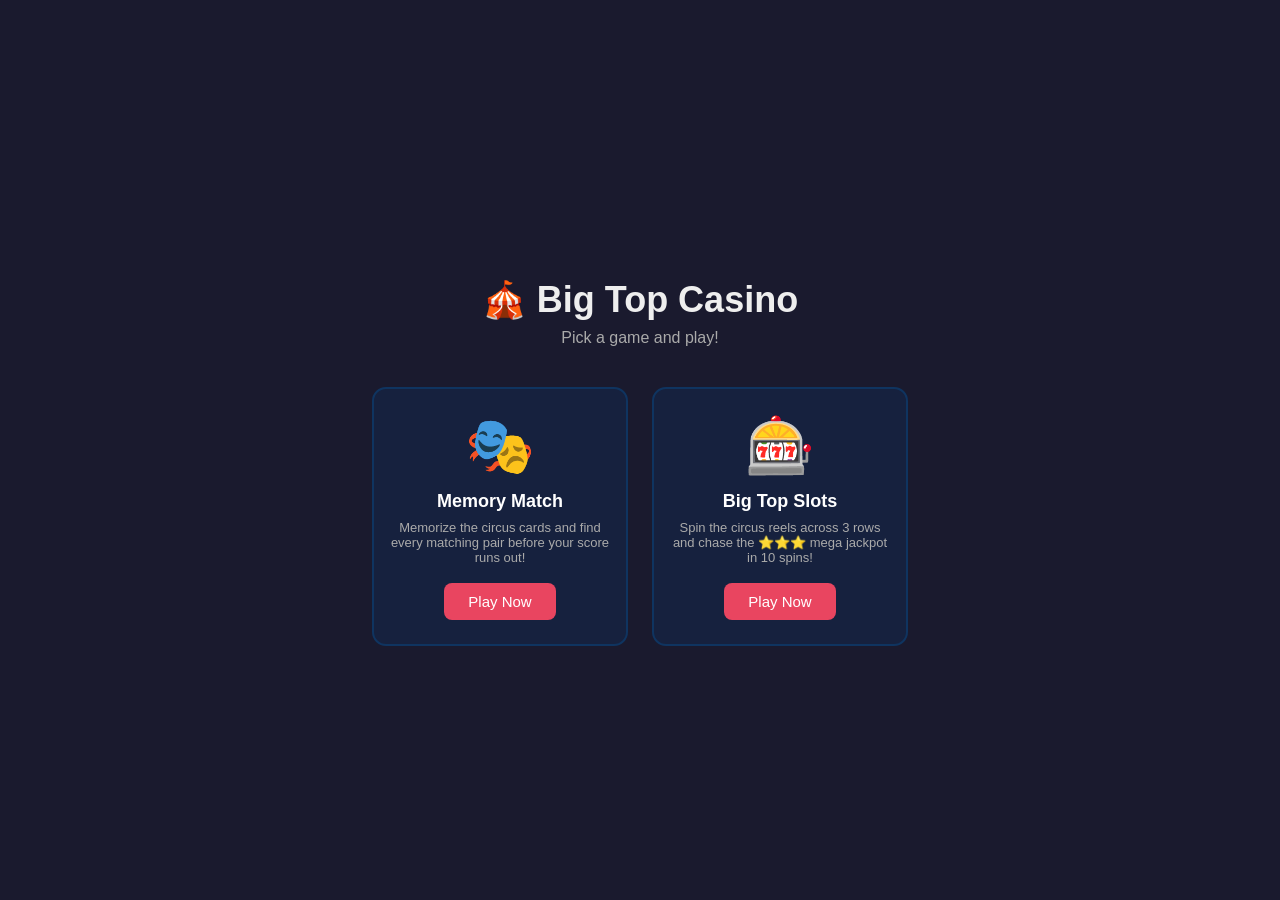
==== index.html @ 9d8c600f "Enhance casino game UI and add landing page Updated Default.aspx with modern game card layout and im" ====
<!DOCTYPE html>
<html>
<head>
    <meta charset="UTF-8" />
    <meta name="viewport" content="width=device-width, initial-scale=1.0" />
    <title>Big Top Casino Games</title>
    <style>
        body {
            font-family: Arial, sans-serif;
            background: #1a1a2e;
            color: #eee;
            display: flex;
            flex-direction: column;
            align-items: center;
            justify-content: center;
            min-height: 100vh;
            margin: 0;
            padding: 20px;
            box-sizing: border-box;
        }
        h1 { font-size: clamp(22px, 6vw, 36px); text-align: center; margin-bottom: 8px; }
        .subtitle { text-align: center; color: #aaa; margin: 0 0 40px; font-size: clamp(13px, 3.5vw, 16px); }
        .cards { display: flex; gap: 24px; justify-content: center; flex-wrap: wrap; }
        .card {
            width: clamp(160px, 42vw, 220px);
            background: #16213e;
            border: 2px solid #0f3460;
            border-radius: 14px;
            padding: 24px 16px;
            text-align: center;
        }
        .card:hover { border-color: #e94560; }
        .card-icon { font-size: clamp(40px, 10vw, 56px); margin-bottom: 12px; }
        .card-title { font-size: clamp(15px, 4vw, 18px); font-weight: bold; color: #fff; margin-bottom: 8px; }
        .card-desc { font-size: clamp(11px, 3vw, 13px); color: #aaa; margin-bottom: 18px; }
        .btn {
            padding: 10px 24px;
            background: #e94560;
            color: #fff;
            border-radius: 8px;
            font-size: clamp(13px, 3.5vw, 15px);
            display: inline-block;
        }
        a { text-decoration: none; }
    </style>
</head>
<body>

    <!-- &#x1F3AA; = circus tent, &#x1F3AD; = drama masks, &#x1F3B0; = slot machine -->
    <h1>&#x1F3AA; Big Top Casino</h1>
    <p class="subtitle">Pick a game and play!</p>

    <div class="cards">

        <a href="memory.html">
            <div class="card">
                <div class="card-icon">&#x1F3AD;</div>
                <div class="card-title">Memory Match</div>
                <div class="card-desc">Memorize the circus cards and find every matching pair before your score runs out!</div>
                <div class="btn">Play Now</div>
            </div>
        </a>

        <a href="slots.html">
            <div class="card">
                <div class="card-icon">&#x1F3B0;</div>
                <div class="card-title">Big Top Slots</div>
                <div class="card-desc">Spin the circus reels across 3 rows and chase the &#x2B50;&#x2B50;&#x2B50; mega jackpot in 10 spins!</div>
                <div class="btn">Play Now</div>
            </div>
        </a>

    </div>

</body>
</html>
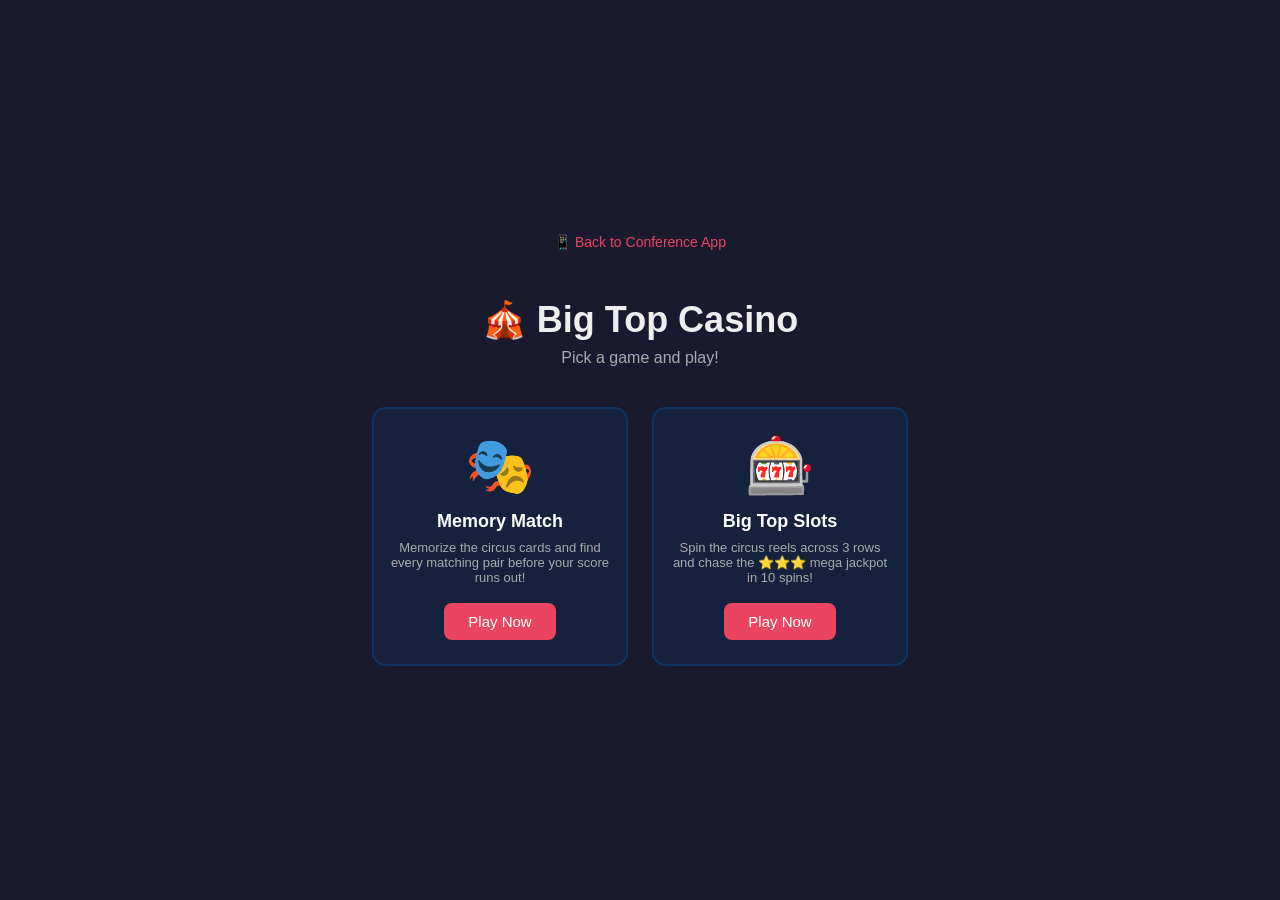
==== commit 0b189e6e: "Adding links" ====
--- a/index.html
+++ b/index.html
@@ -18,6 +18,14 @@
             padding: 20px;
             box-sizing: border-box;
         }
+        .app-link {
+            font-size: clamp(12px, 3vw, 14px);
+            margin-bottom: 24px;
+            color: #aaa;
+            text-align: center;
+        }
+        .app-link a { color: #e94560; text-decoration: none; }
+        .app-link a:hover { text-decoration: underline; }
         h1 { font-size: clamp(22px, 6vw, 36px); text-align: center; margin-bottom: 8px; }
         .subtitle { text-align: center; color: #aaa; margin: 0 0 40px; font-size: clamp(13px, 3.5vw, 16px); }
         .cards { display: flex; gap: 24px; justify-content: center; flex-wrap: wrap; }
@@ -45,6 +53,8 @@
     </style>
 </head>
 <body>
+
+    <div class="app-link">&#x1F4F1; <a href="https://eventmobi.com/iowaleagueconference2026/" target="_blank">Back to Conference App</a></div>
 
     <!-- &#x1F3AA; = circus tent, &#x1F3AD; = drama masks, &#x1F3B0; = slot machine -->
     <h1>&#x1F3AA; Big Top Casino</h1>
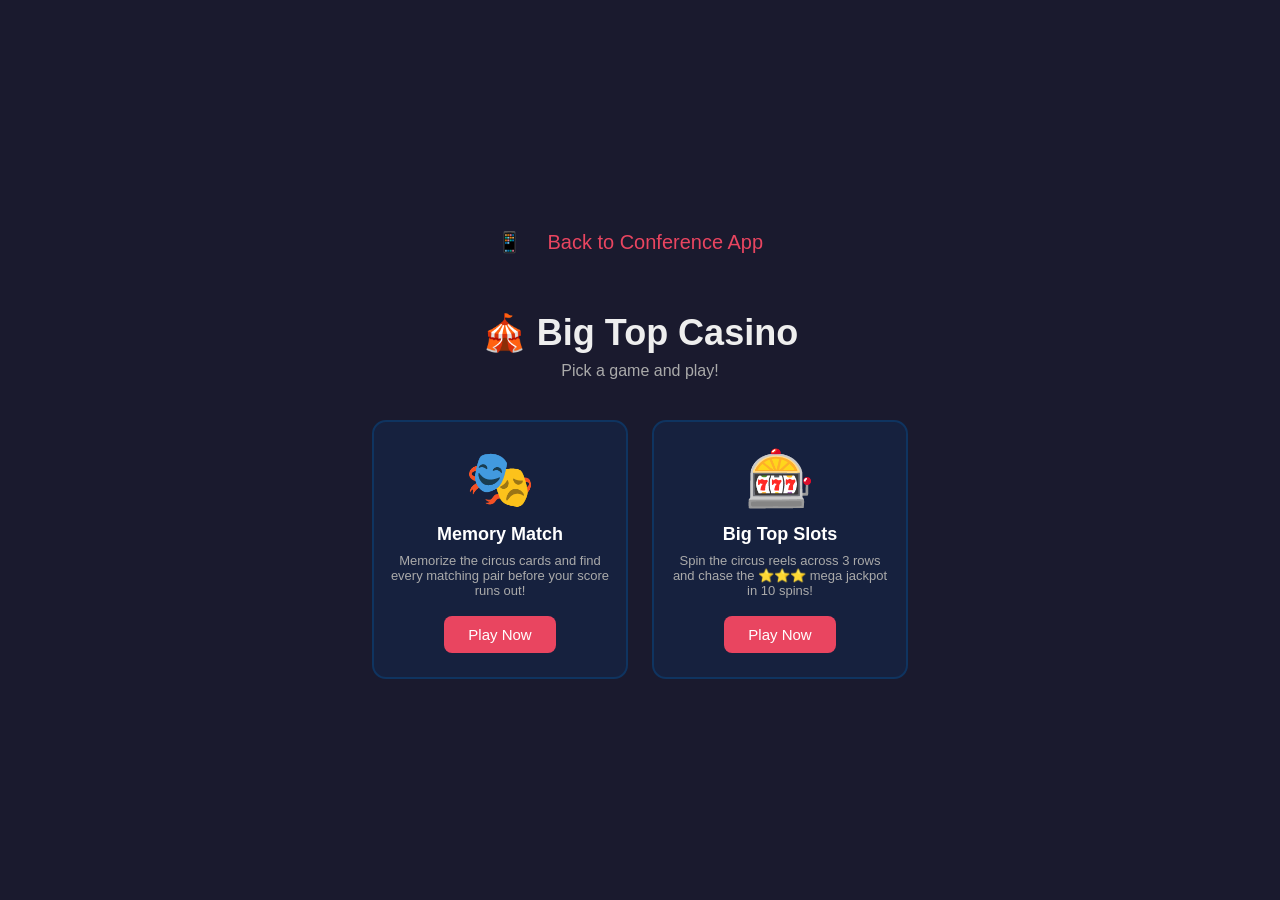
==== commit 1dd79155: "Fixing styles" ====
--- a/index.html
+++ b/index.html
@@ -4,59 +4,13 @@
     <meta charset="UTF-8" />
     <meta name="viewport" content="width=device-width, initial-scale=1.0" />
     <title>Big Top Casino Games</title>
-    <style>
-        body {
-            font-family: Arial, sans-serif;
-            background: #1a1a2e;
-            color: #eee;
-            display: flex;
-            flex-direction: column;
-            align-items: center;
-            justify-content: center;
-            min-height: 100vh;
-            margin: 0;
-            padding: 20px;
-            box-sizing: border-box;
-        }
-        .app-link {
-            font-size: clamp(12px, 3vw, 14px);
-            margin-bottom: 24px;
-            color: #aaa;
-            text-align: center;
-        }
-        .app-link a { color: #e94560; text-decoration: none; }
-        .app-link a:hover { text-decoration: underline; }
-        h1 { font-size: clamp(22px, 6vw, 36px); text-align: center; margin-bottom: 8px; }
-        .subtitle { text-align: center; color: #aaa; margin: 0 0 40px; font-size: clamp(13px, 3.5vw, 16px); }
-        .cards { display: flex; gap: 24px; justify-content: center; flex-wrap: wrap; }
-        .card {
-            width: clamp(160px, 42vw, 220px);
-            background: #16213e;
-            border: 2px solid #0f3460;
-            border-radius: 14px;
-            padding: 24px 16px;
-            text-align: center;
-        }
-        .card:hover { border-color: #e94560; }
-        .card-icon { font-size: clamp(40px, 10vw, 56px); margin-bottom: 12px; }
-        .card-title { font-size: clamp(15px, 4vw, 18px); font-weight: bold; color: #fff; margin-bottom: 8px; }
-        .card-desc { font-size: clamp(11px, 3vw, 13px); color: #aaa; margin-bottom: 18px; }
-        .btn {
-            padding: 10px 24px;
-            background: #e94560;
-            color: #fff;
-            border-radius: 8px;
-            font-size: clamp(13px, 3.5vw, 15px);
-            display: inline-block;
-        }
-        a { text-decoration: none; }
-    </style>
+    <link rel="stylesheet" href="casino.css" />
+    <link rel="stylesheet" href="lobby.css" />
 </head>
 <body>
 
-    <div class="app-link">&#x1F4F1; <a href="https://eventmobi.com/iowaleagueconference2026/" target="_blank">Back to Conference App</a></div>
+    <div class="app-link">&#x1F4F1; <button onclick="window.close()">Back to Conference App</button></div>
 
-    <!-- &#x1F3AA; = circus tent, &#x1F3AD; = drama masks, &#x1F3B0; = slot machine -->
     <h1>&#x1F3AA; Big Top Casino</h1>
     <p class="subtitle">Pick a game and play!</p>
 
--- a/casino.css
+++ b/casino.css
@@ -0,0 +1,60 @@
+/* =============================================
+   Big Top Casino - Shared Styles
+   ============================================= */
+
+/* Base */
+body {
+    font-family: Arial, sans-serif;
+    background: #1a1a2e;
+    color: #eee;
+    display: flex;
+    flex-direction: column;
+    align-items: center;
+    margin: 0;
+    box-sizing: border-box;
+}
+a { text-decoration: none; }
+h1 { font-size: clamp(22px, 6vw, 36px); text-align: center; margin-bottom: 8px; }
+h2 { font-size: clamp(36px, 10vw, 52px); margin-bottom: 8px; }
+
+/* Shared accent colour */
+.accent { color: #e94560; font-weight: bold; }
+
+/* Back to Conference App */
+.app-link {
+    font-size: clamp(16px, 4.5vw, 20px);
+    margin-bottom: 16px;
+    color: #aaa;
+    text-align: center;
+}
+.app-link button {
+    background: none;
+    border: none;
+    color: #e94560;
+    font-size: inherit;
+    cursor: pointer;
+    padding: 10px 20px;
+    font-family: inherit;
+}
+.app-link button:hover { text-decoration: underline; }
+
+/* Back to Games link */
+.back {
+    display: inline-block;
+    margin-top: 18px;
+    font-size: clamp(16px, 4.5vw, 20px);
+    color: #aaa;
+    text-decoration: none;
+    padding: 10px 20px;
+}
+.back:hover { color: #e94560; }
+
+/* Shared red button */
+.btn {
+    padding: 10px 24px;
+    background: #e94560;
+    color: #fff;
+    border-radius: 8px;
+    font-size: clamp(13px, 3.5vw, 15px);
+    display: inline-block;
+}
--- a/lobby.css
+++ b/lobby.css
@@ -0,0 +1,18 @@
+/* index.html - Lobby page styles */
+
+body { justify-content: center; min-height: 100vh; padding: 20px; }
+.app-link { margin-bottom: 24px; }
+.subtitle { text-align: center; color: #aaa; margin: 0 0 40px; font-size: clamp(13px, 3.5vw, 16px); }
+.cards { display: flex; gap: 24px; justify-content: center; flex-wrap: wrap; }
+.card {
+    width: clamp(160px, 42vw, 220px);
+    background: #16213e;
+    border: 2px solid #0f3460;
+    border-radius: 14px;
+    padding: 24px 16px;
+    text-align: center;
+}
+.card:hover { border-color: #e94560; }
+.card-icon { font-size: clamp(40px, 10vw, 56px); margin-bottom: 12px; }
+.card-title { font-size: clamp(15px, 4vw, 18px); font-weight: bold; color: #fff; margin-bottom: 8px; }
+.card-desc { font-size: clamp(11px, 3vw, 13px); color: #aaa; margin-bottom: 18px; }
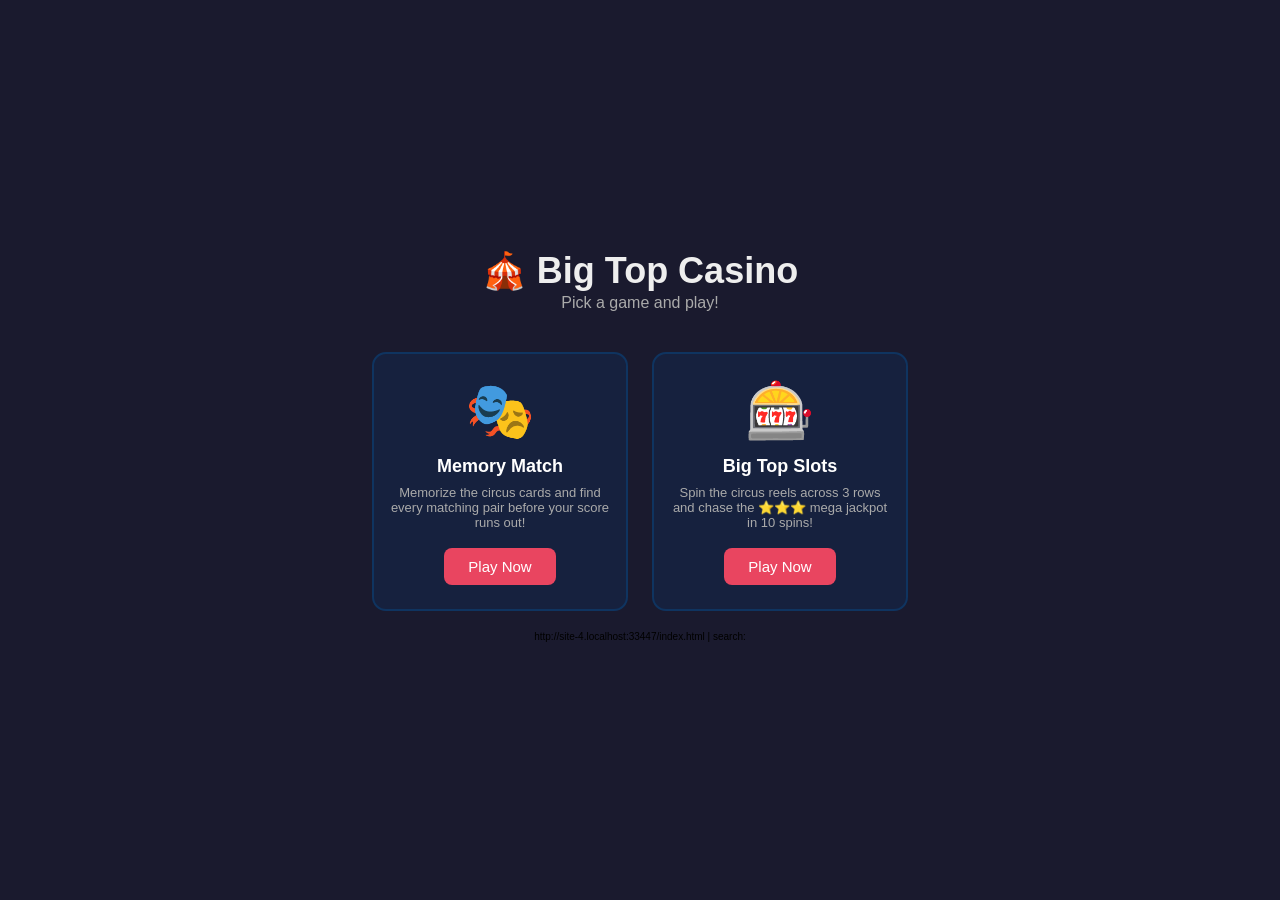
==== commit c1daf634: "Split projects" ====
--- a/index.html
+++ b/index.html
@@ -9,8 +9,7 @@
 </head>
 <body>
 
-    <div class="app-link">&#x1F4F1; <button onclick="window.close()">Back to Conference App</button></div>
-
+    
     <h1>&#x1F3AA; Big Top Casino</h1>
     <p class="subtitle">Pick a game and play!</p>
 
@@ -36,5 +35,11 @@
 
     </div>
 
+    <p id="debug-url" style="font-size:10px;color:#000;margin-top:20px;"></p>
+
+    <script>
+        document.getElementById('debug-url').textContent = window.location.href + ' | search: ' + window.location.search;
+    </script>
+
 </body>
 </html>
--- a/casino.css
+++ b/casino.css
@@ -14,8 +14,17 @@
     box-sizing: border-box;
 }
 a { text-decoration: none; }
-h1 { font-size: clamp(22px, 6vw, 36px); text-align: center; margin-bottom: 8px; }
-h2 { font-size: clamp(36px, 10vw, 52px); margin-bottom: 8px; }
+h1 {
+    font-size: clamp(22px, 6vw, 36px);
+    text-align: center;
+    margin-bottom: 2px;
+    margin-top: 2px;
+}
+h2 {
+    font-size: clamp(36px, 10vw, 52px);
+    margin-bottom: 2px;
+    margin-top: 2px;
+}
 
 /* Shared accent colour */
 .accent { color: #e94560; font-weight: bold; }
@@ -23,7 +32,7 @@
 /* Back to Conference App */
 .app-link {
     font-size: clamp(16px, 4.5vw, 20px);
-    margin-bottom: 16px;
+    margin-bottom: 6px;
     color: #aaa;
     text-align: center;
 }
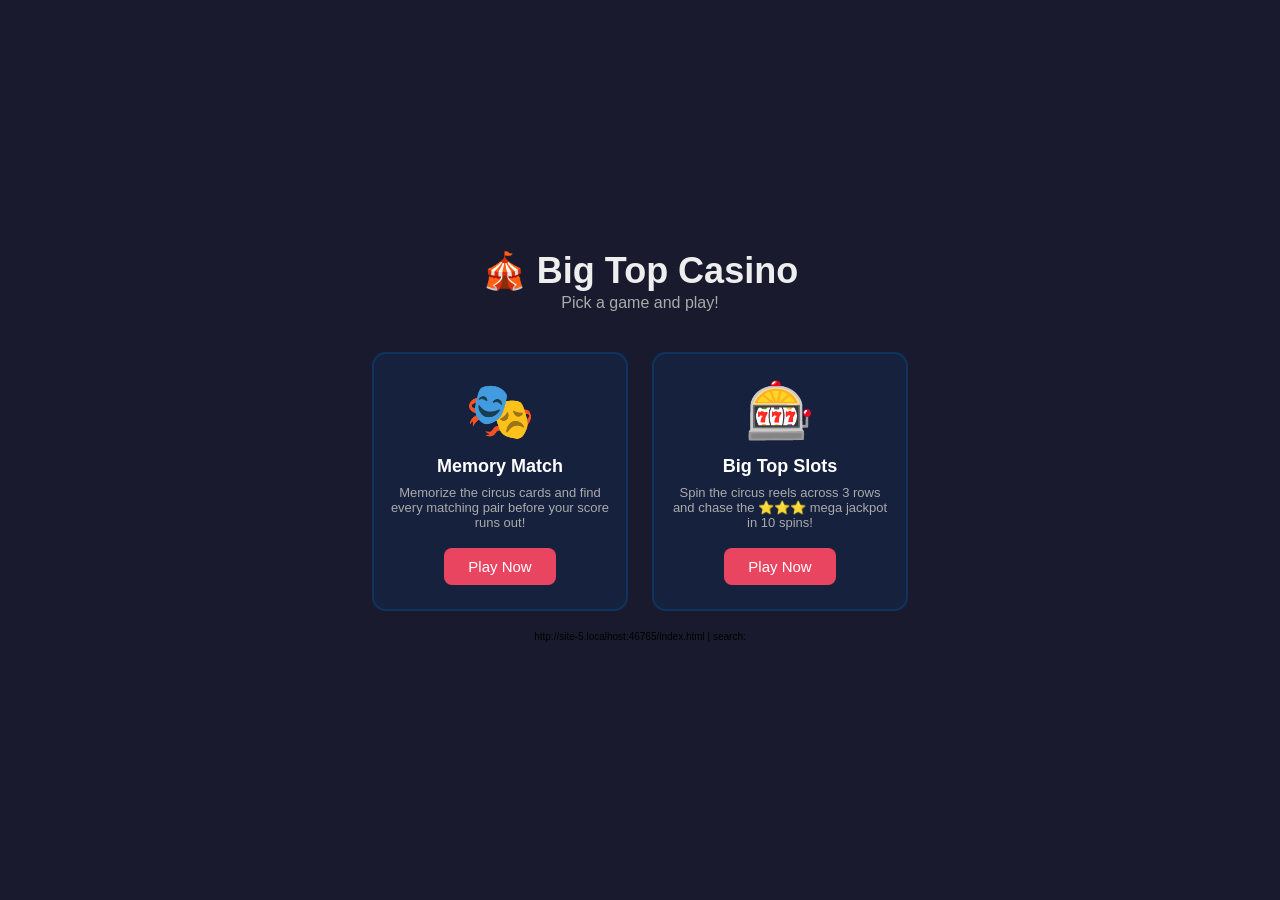
==== commit ee3a28c0: "Scoring added to and key added" ====
--- a/index.html
+++ b/index.html
@@ -15,7 +15,7 @@
 
     <div class="cards">
 
-        <a href="memory.html">
+        <a href="memory.html" id="memory-link">
             <div class="card">
                 <div class="card-icon">&#x1F3AD;</div>
                 <div class="card-title">Memory Match</div>
@@ -24,7 +24,7 @@
             </div>
         </a>
 
-        <a href="slots.html">
+        <a href="slots.html" id="slots-link">
             <div class="card">
                 <div class="card-icon">&#x1F3B0;</div>
                 <div class="card-title">Big Top Slots</div>
@@ -39,6 +39,11 @@
 
     <script>
         document.getElementById('debug-url').textContent = window.location.href + ' | search: ' + window.location.search;
+
+        if (window.location.search) {
+            document.getElementById('memory-link').href = 'memory.html' + window.location.search;
+            document.getElementById('slots-link').href  = 'slots.html' + window.location.search;
+        }
     </script>
 
 </body>
